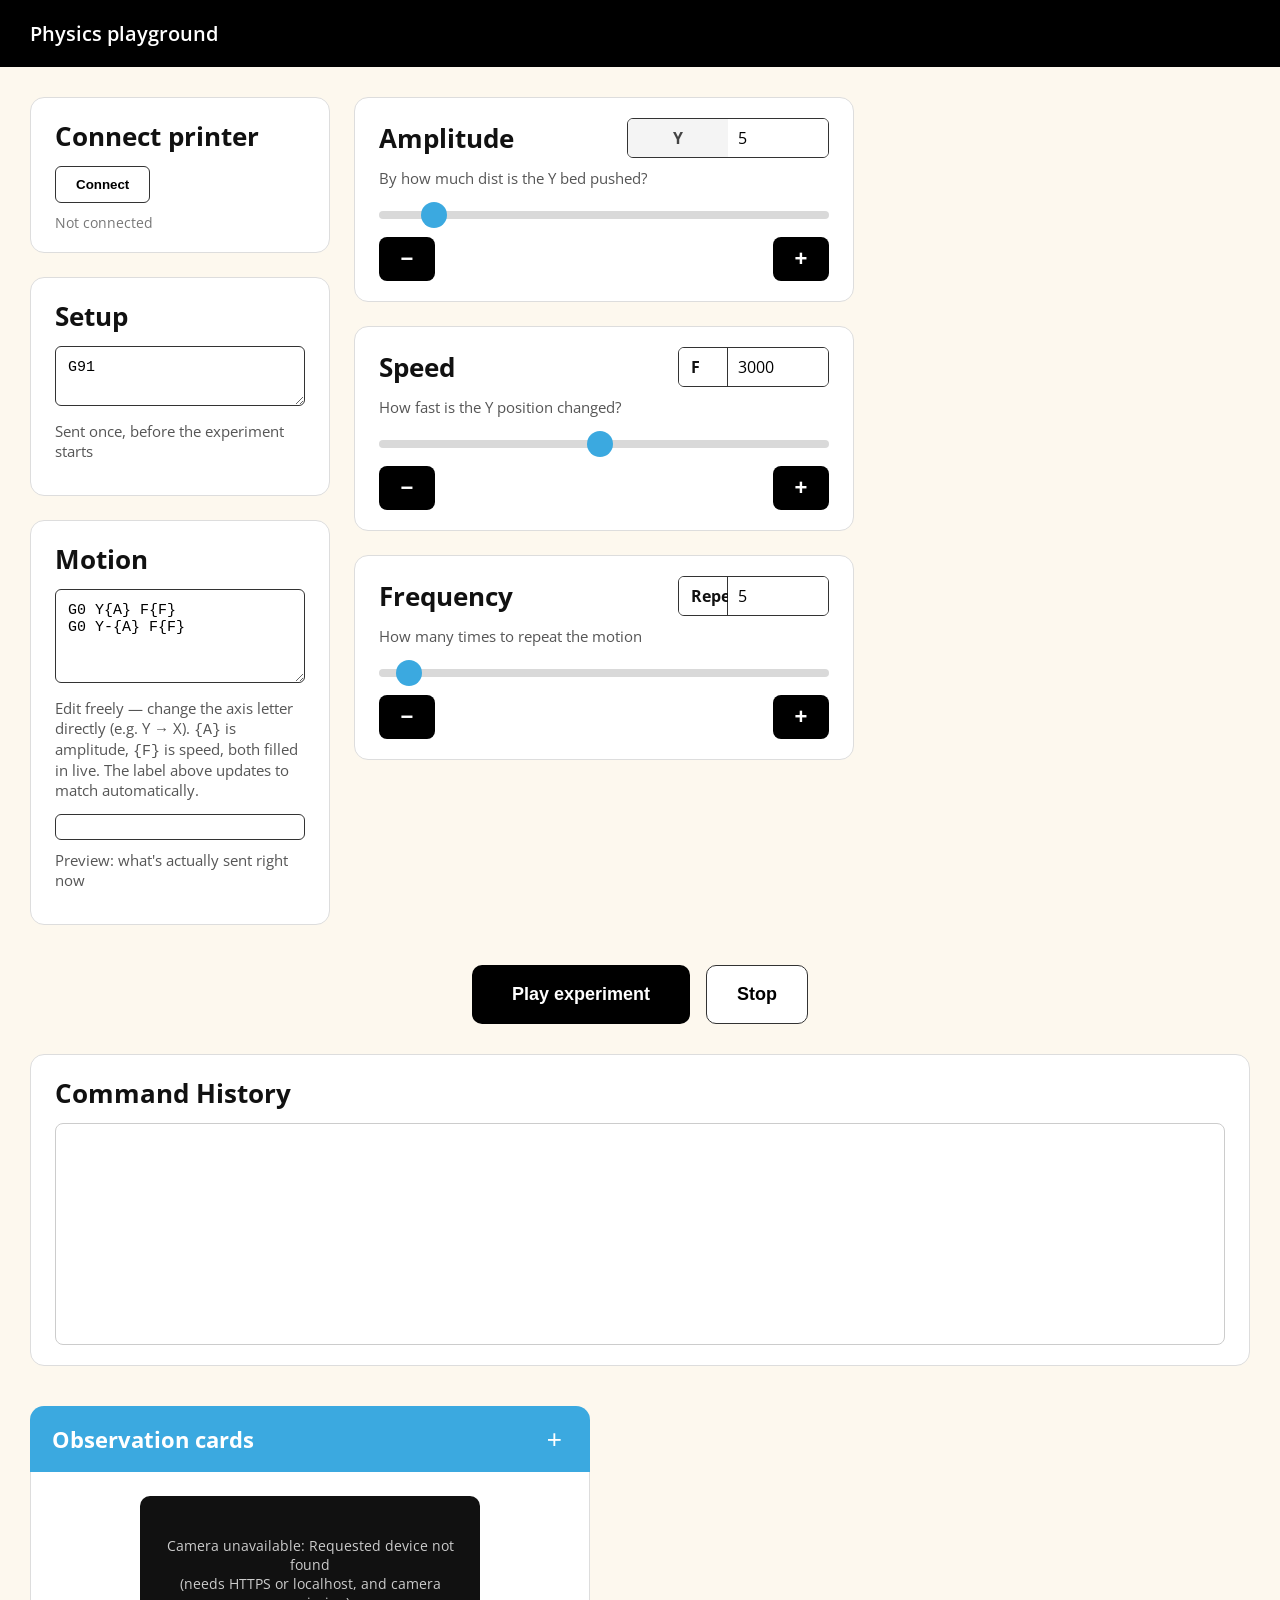
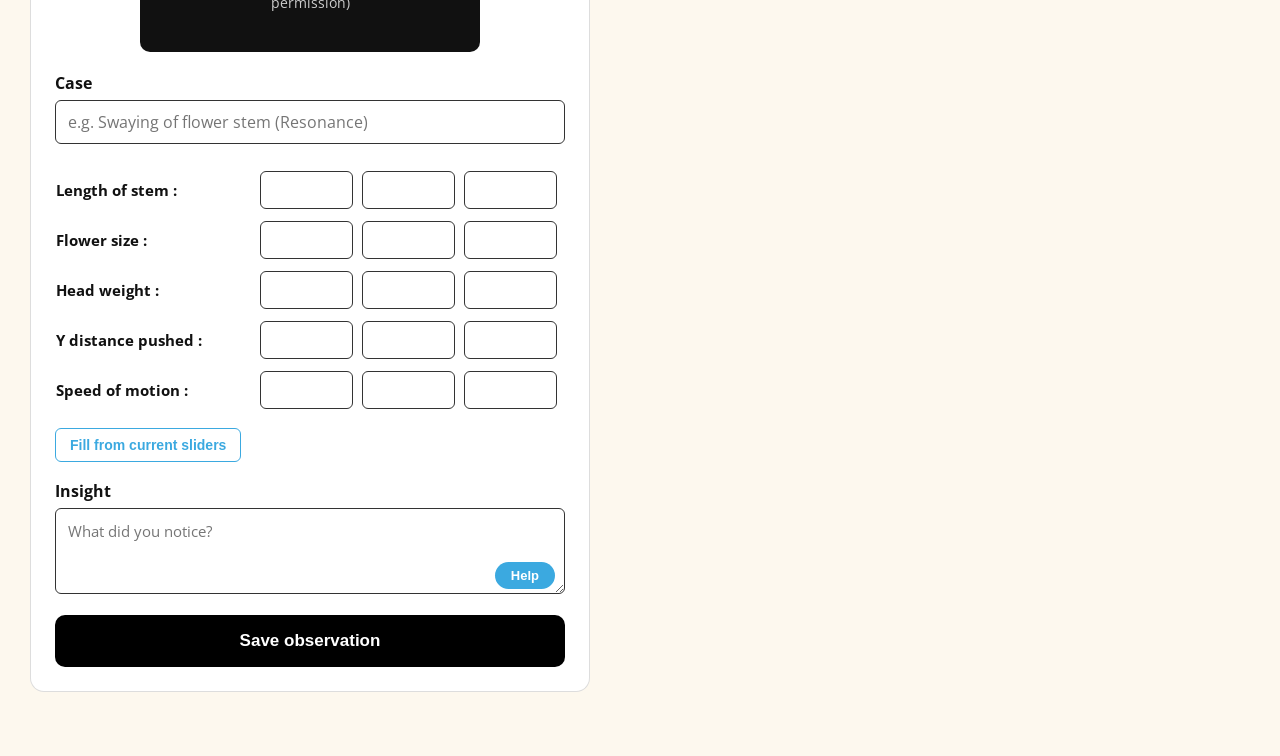
==== index (3).html @ b8dee0d1 "Add files via upload" ====
<!DOCTYPE html>
<html lang="en">
<head>
    <meta charset="utf-8" />
    <link rel="stylesheet" href="style.css">
    <link rel="preconnect" href="https://fonts.googleapis.com">
    <link rel="preconnect" href="https://fonts.gstatic.com" crossorigin>
    <link href="https://fonts.googleapis.com/css2?family=Open+Sans:wght@300;400;500;600;700&display=swap" rel="stylesheet">
    <title>Physics Playground</title>
</head>
<body>

    <header class="topbar">Physics playground</header>

    <div class="grid">

        <!-- LEFT COLUMN -->
        <div class="col left-col">

            <div class="panel">
                <h2>Connect printer</h2>
                <button id="connectButton" class="outline-btn">Connect</button>
                <div id="connectStatus" class="status">Not connected</div>
            </div>

            <div class="panel">
                <h2>Setup</h2>
                <textarea id="setupInput" class="code-box" rows="2">G91</textarea>
                <div class="hint">Sent once, before the experiment starts</div>
            </div>

            <div class="panel">
                <h2>Motion</h2>
                <textarea id="motionInput" class="code-box" rows="4">G0 Y{A} F{F}
G0 Y-{A} F{F}</textarea>
                <div class="hint">Edit freely — change the axis letter directly (e.g. Y → X). <code>{A}</code> is amplitude, <code>{F}</code> is speed, both filled in live. The label above updates to match automatically.</div>
                <div id="motionPreview" class="code-box motion-preview"></div>
                <div class="hint">Preview: what's actually sent right now</div>
            </div>

        </div>

        <!-- RIGHT COLUMN -->
        <div class="col right-col">

            <div class="panel">
                <div class="panel-header">
                    <h2>Amplitude</h2>
                    <div class="value-box">
                        <input id="ampAxis" class="axis-input" type="text" value="Y" maxlength="2" readonly>
                        <input id="ampValue" type="number" value="5" min="0" max="50" step="1">
                    </div>
                </div>
                <div class="hint">By how much dist is the Y bed pushed?</div>
                <input id="ampSlider" type="range" min="0" max="50" step="1" value="5" class="slider">
                <div class="slider-buttons">
                    <button class="step-btn" data-target="amp" data-dir="-1">&minus;</button>
                    <button class="step-btn" data-target="amp" data-dir="1">+</button>
                </div>
            </div>

            <div class="panel">
                <div class="panel-header">
                    <h2>Speed</h2>
                    <div class="value-box">
                        <span class="value-label">F</span>
                        <input id="speedValue" type="number" value="3000" min="100" max="6000" step="100">
                    </div>
                </div>
                <div class="hint">How fast is the Y position changed?</div>
                <input id="speedSlider" type="range" min="100" max="6000" step="100" value="3000" class="slider">
                <div class="slider-buttons">
                    <button class="step-btn" data-target="speed" data-dir="-1">&minus;</button>
                    <button class="step-btn" data-target="speed" data-dir="1">+</button>
                </div>
            </div>

            <div class="panel">
                <div class="panel-header">
                    <h2>Frequency</h2>
                    <div class="value-box">
                        <span class="value-label">Repeat</span>
                        <input id="repeatValue" type="number" value="5" min="1" max="100" step="1">
                    </div>
                </div>
                <div class="hint">How many times to repeat the motion</div>
                <input id="repeatSlider" type="range" min="1" max="100" step="1" value="5" class="slider">
                <div class="slider-buttons">
                    <button class="step-btn" data-target="repeat" data-dir="-1">&minus;</button>
                    <button class="step-btn" data-target="repeat" data-dir="1">+</button>
                </div>
            </div>

        </div>

    </div>

    <div class="play-row">
        <button id="playButton" class="play-btn">Play experiment</button>
        <button id="stopButton" class="stop-btn">Stop</button>
    </div>

    <div class="panel console-panel">
        <h2>Command History</h2>
        <div id="console"></div>
    </div>

    <div class="obs-section">
        <div class="obs-header">
            <h2>Observation cards</h2>
            <button id="addCardButton" class="add-card-btn" title="Add new card">+</button>
        </div>
        <div id="cardsContainer"></div>
    </div>

    <script src="sketch.js"></script>
    <script src="observation.js"></script>
</body>
</html>
---- style.css ----
html, body {
    margin: 0;
    padding: 0;
}

body {
    font-family: "Open Sans", sans-serif;
    background: #fdf8ee;
    color: #111;
}

.topbar {
    background: #000;
    color: #fff;
    padding: 20px 30px;
    font-size: 20px;
    font-weight: 600;
}

.grid {
    display: flex;
    gap: 24px;
    padding: 30px;
    align-items: flex-start;
    flex-wrap: wrap;
}

.col {
    display: flex;
    flex-direction: column;
    gap: 24px;
}

.left-col {
    width: 300px;
}

.right-col {
    width: 500px;
}

.panel {
    border: 1px solid #ddd;
    border-radius: 14px;
    padding: 20px 24px;
    background: #fff;
}

.panel h2 {
    margin: 0 0 12px 0;
    font-size: 26px;
    font-weight: 700;
}

.panel-header {
    display: flex;
    align-items: center;
    justify-content: space-between;
    gap: 12px;
}

.panel-header h2 {
    margin: 0;
}

.value-box {
    display: flex;
    align-items: stretch;
    border: 1px solid #333;
    border-radius: 6px;
    overflow: hidden;
}

.value-label,
.axis-input {
    background: #fff;
    border: none;
    border-right: 1px solid #333;
    padding: 8px 12px;
    font-weight: 700;
    display: flex;
    align-items: center;
    width: 24px;
    text-align: center;
    font-family: inherit;
    font-size: 16px;
}

.axis-input:focus {
    outline: 2px solid #3ba9e0;
}

.axis-input[readonly] {
    background: #f4f4f4;
    color: #444;
}

.value-box input {
    border: none;
    width: 80px;
    padding: 8px 10px;
    font-family: inherit;
    font-size: 16px;
}

.value-box input:focus {
    outline: 2px solid #3ba9e0;
}

.hint {
    color: #555;
    margin: 10px 0 14px 0;
    font-size: 15px;
}

.slider {
    -webkit-appearance: none;
    width: 100%;
    height: 8px;
    border-radius: 4px;
    background: #d9d9d9;
    outline: none;
    margin: 6px 0 18px 0;
}

.slider::-webkit-slider-thumb {
    -webkit-appearance: none;
    width: 26px;
    height: 26px;
    border-radius: 50%;
    background: #3ba9e0;
    cursor: pointer;
    border: none;
}

.slider::-moz-range-thumb {
    width: 26px;
    height: 26px;
    border-radius: 50%;
    background: #3ba9e0;
    cursor: pointer;
    border: none;
}

.slider-buttons {
    display: flex;
    justify-content: space-between;
}

.step-btn {
    background: #000;
    color: #fff;
    border: none;
    border-radius: 8px;
    width: 56px;
    height: 44px;
    font-size: 22px;
    font-weight: 700;
    cursor: pointer;
}

.step-btn:hover {
    background: #222;
}

.outline-btn {
    background: #fff;
    border: 1px solid #333;
    border-radius: 6px;
    padding: 10px 20px;
    font-weight: 600;
    cursor: pointer;
}

.outline-btn:hover {
    background: #f0f0f0;
}

.status {
    margin-top: 10px;
    font-size: 14px;
    color: #777;
}

.code-box {
    width: 100%;
    box-sizing: border-box;
    border: 1px solid #333;
    border-radius: 6px;
    padding: 12px;
    font-family: monospace;
    font-size: 15px;
    background: #fff;
    resize: vertical;
    white-space: pre;
}

.motion-preview {
    white-space: pre-line;
    line-height: 1.6;
}

.play-row {
    display: flex;
    justify-content: center;
    gap: 16px;
    padding: 10px 30px 30px 30px;
}

.play-btn {
    background: #000;
    color: #fff;
    border: none;
    border-radius: 10px;
    padding: 18px 40px;
    font-size: 18px;
    font-weight: 700;
    cursor: pointer;
}

.play-btn:hover {
    background: #222;
}

.play-btn:disabled {
    background: #999;
    cursor: not-allowed;
}

.stop-btn {
    background: #fff;
    color: #000;
    border: 1px solid #333;
    border-radius: 10px;
    padding: 18px 30px;
    font-size: 18px;
    font-weight: 700;
    cursor: pointer;
}

.console-panel {
    margin: 0 30px 40px 30px;
}

#console {
    height: 200px;
    border: 1px solid #ccc;
    border-radius: 8px;
    padding: 10px;
    overflow-y: auto;
    background: #fff;
    font-family: monospace;
    font-size: 14px;
}

/* ---------------- Observation cards ---------------- */

.obs-section {
    max-width: 560px;
    margin: 0 30px 60px 30px;
}

.obs-header {
    background: #3ba9e0;
    color: #fff;
    border-radius: 14px 14px 0 0;
    padding: 18px 22px;
    display: flex;
    align-items: center;
    justify-content: space-between;
}

.obs-header h2 {
    margin: 0;
    font-size: 22px;
    font-weight: 700;
}

.add-card-btn {
    background: transparent;
    border: none;
    color: #fff;
    font-size: 26px;
    line-height: 1;
    cursor: pointer;
    padding: 0 6px;
}

.add-card-btn:hover {
    opacity: 0.8;
}

.obs-card {
    background: #fff;
    border: 1px solid #ddd;
    border-top: none;
    border-radius: 0 0 14px 14px;
    padding: 24px;
    margin-bottom: 24px;
}

.obs-card.saved {
    background: #fafffa;
}

.obs-video-wrap {
    position: relative;
    width: 100%;
    max-width: 340px;
    margin: 0 auto 20px auto;
    background: #111;
    border-radius: 10px;
    overflow: hidden;
}

.obs-video {
    width: 100%;
    display: block;
    aspect-ratio: 3 / 4;
    object-fit: cover;
    background: #111;
}

.record-btn {
    position: absolute;
    bottom: 14px;
    left: 50%;
    transform: translateX(-50%);
    width: 46px;
    height: 46px;
    border-radius: 50%;
    background: #d33;
    border: 3px solid #fff;
    cursor: pointer;
}

.record-btn.recording {
    background: #d33;
    animation: pulse 1s infinite;
}

@keyframes pulse {
    0%   { box-shadow: 0 0 0 0 rgba(221,51,51,0.6); }
    70%  { box-shadow: 0 0 0 12px rgba(221,51,51,0); }
    100% { box-shadow: 0 0 0 0 rgba(221,51,51,0); }
}

.record-timer {
    position: absolute;
    top: 10px;
    right: 12px;
    background: rgba(0,0,0,0.6);
    color: #fff;
    padding: 2px 8px;
    border-radius: 6px;
    font-family: monospace;
    font-size: 13px;
}

.camera-error {
    color: #ccc;
    text-align: center;
    padding: 40px 12px;
    font-size: 14px;
}

.obs-field {
    margin-bottom: 16px;
}

.obs-field label {
    display: block;
    font-weight: 700;
    margin-bottom: 6px;
}

.case-input {
    width: 100%;
    box-sizing: border-box;
    border: 1px solid #333;
    border-radius: 6px;
    padding: 10px 12px;
    font-family: inherit;
    font-size: 16px;
}

.obs-table {
    width: 100%;
    border-collapse: separate;
    border-spacing: 0 10px;
    margin-bottom: 8px;
}

.obs-table th {
    text-align: left;
    font-weight: 700;
    font-size: 15px;
    padding-right: 10px;
    white-space: nowrap;
    width: 40%;
}

.obs-table td {
    padding-right: 8px;
}

.obs-table input {
    width: 100%;
    box-sizing: border-box;
    border: 1px solid #333;
    border-radius: 6px;
    padding: 8px;
    font-family: inherit;
    font-size: 15px;
}

.fill-btn {
    background: #fff;
    border: 1px solid #3ba9e0;
    color: #3ba9e0;
    border-radius: 6px;
    padding: 8px 14px;
    font-size: 14px;
    font-weight: 600;
    cursor: pointer;
    margin-bottom: 18px;
}

.fill-btn:hover {
    background: #eaf7ff;
}

.insight-wrap {
    position: relative;
}

.insight-input {
    width: 100%;
    box-sizing: border-box;
    border: 1px solid #333;
    border-radius: 6px;
    padding: 12px;
    font-family: inherit;
    font-size: 15px;
    resize: vertical;
}

.help-btn {
    position: absolute;
    bottom: 10px;
    right: 10px;
    background: #3ba9e0;
    color: #fff;
    border: none;
    border-radius: 20px;
    padding: 6px 16px;
    font-size: 13px;
    font-weight: 700;
    cursor: pointer;
}

.help-btn:hover {
    background: #2f92c4;
}

.save-obs-btn {
    display: block;
    width: 100%;
    background: #000;
    color: #fff;
    border: none;
    border-radius: 10px;
    padding: 16px;
    font-size: 17px;
    font-weight: 700;
    cursor: pointer;
}

.save-obs-btn:disabled {
    background: #2e7d32;
    cursor: default;
}

.download-link {
    display: inline-block;
    margin-top: 14px;
    color: #3ba9e0;
    font-weight: 600;
    text-decoration: none;
}

.download-link:hover {
    text-decoration: underline;
}

[readonly] {
    background: #f6f6f6;
}
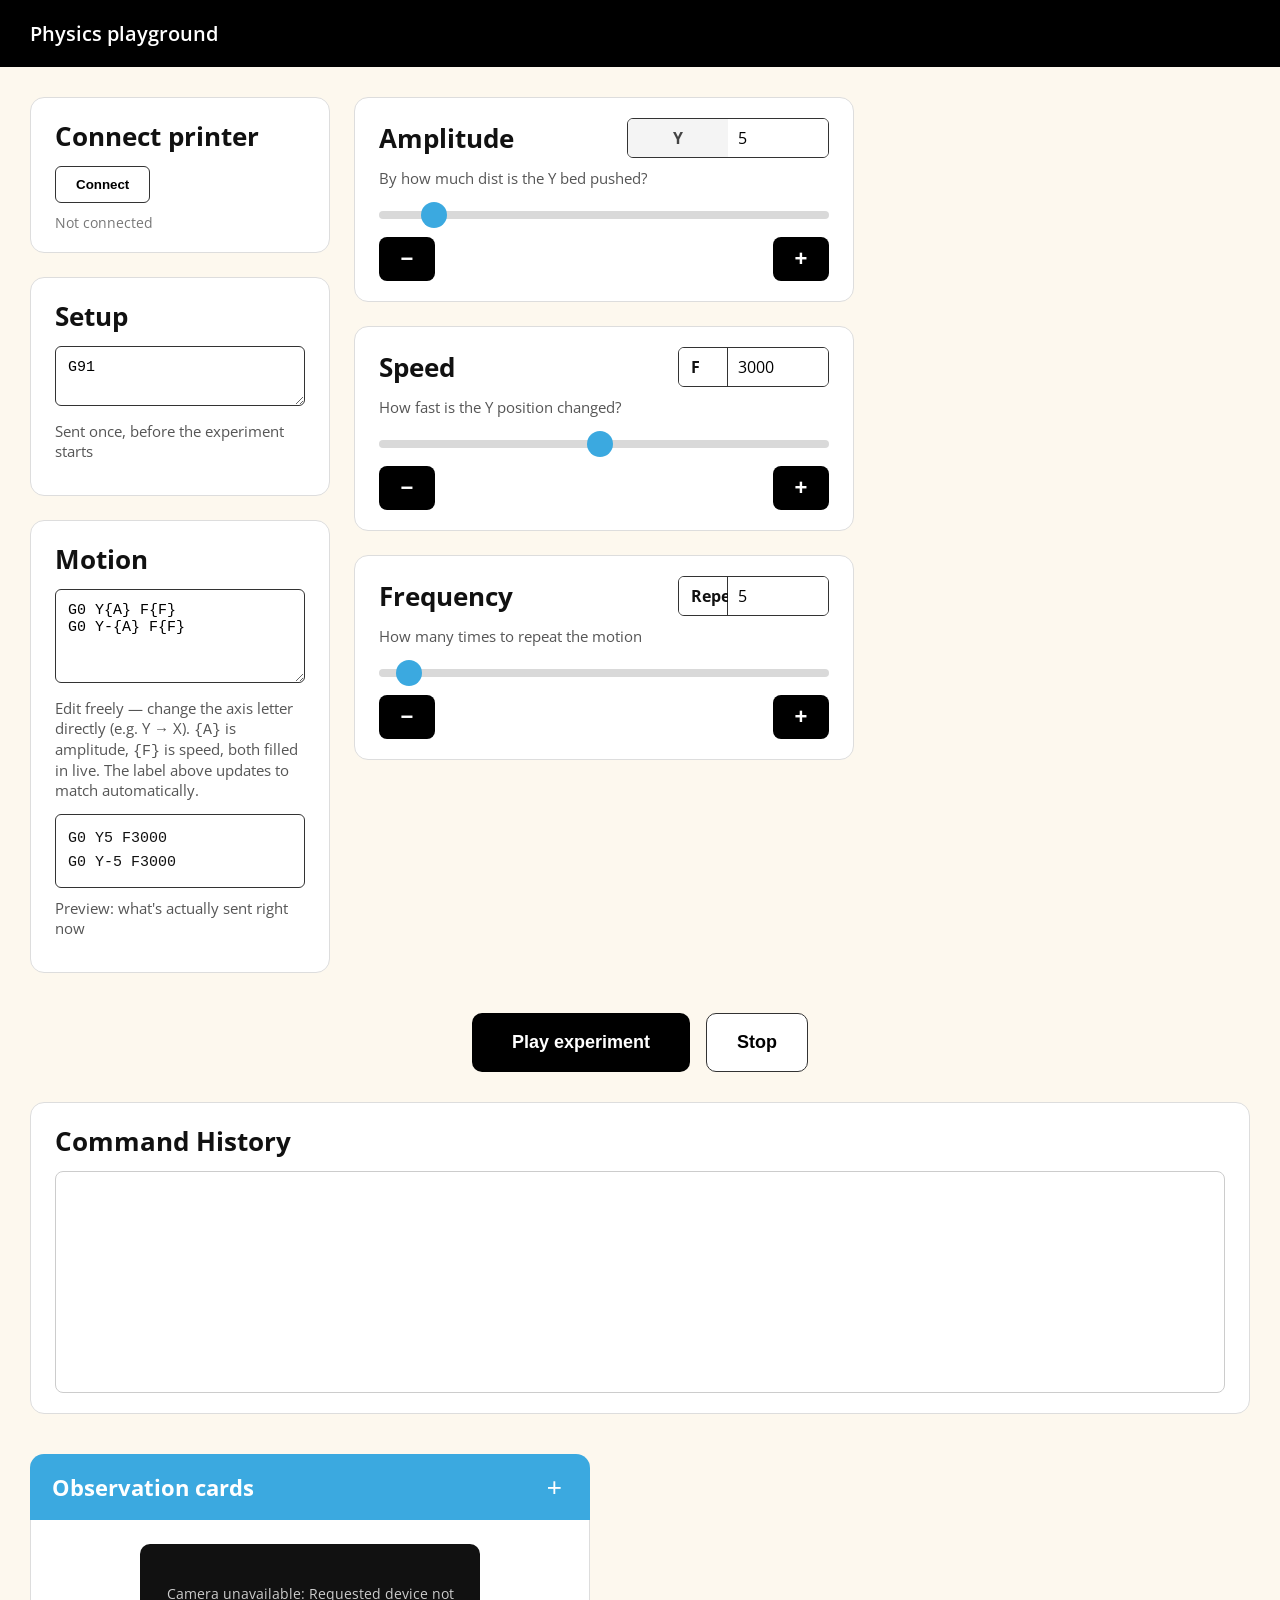
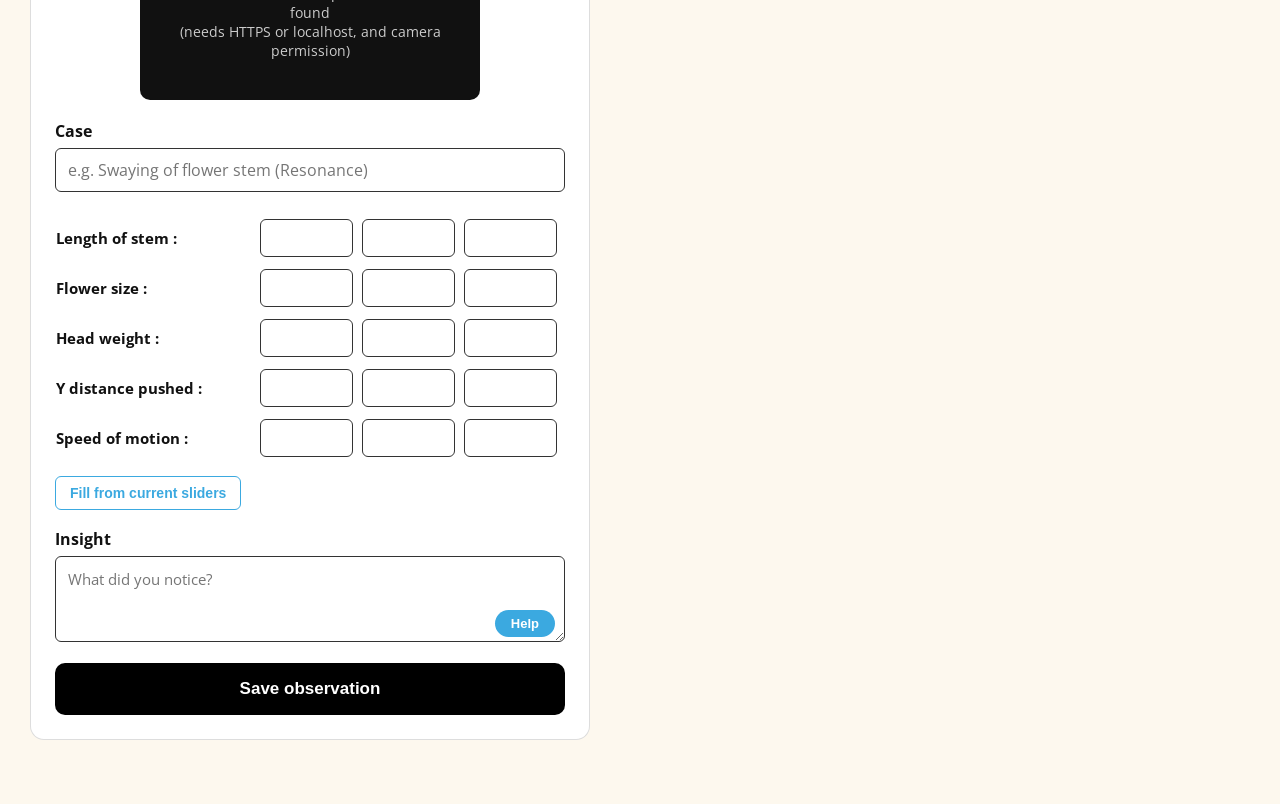
==== commit 9242628a: "Update index (3).html" ====
--- a/index (3).html
+++ b/index (3).html
@@ -113,7 +113,7 @@
         <div id="cardsContainer"></div>
     </div>
 
-    <script src="sketch.js"></script>
+    <script src="sketch (3).js"></script>
     <script src="observation.js"></script>
 </body>
 </html>
